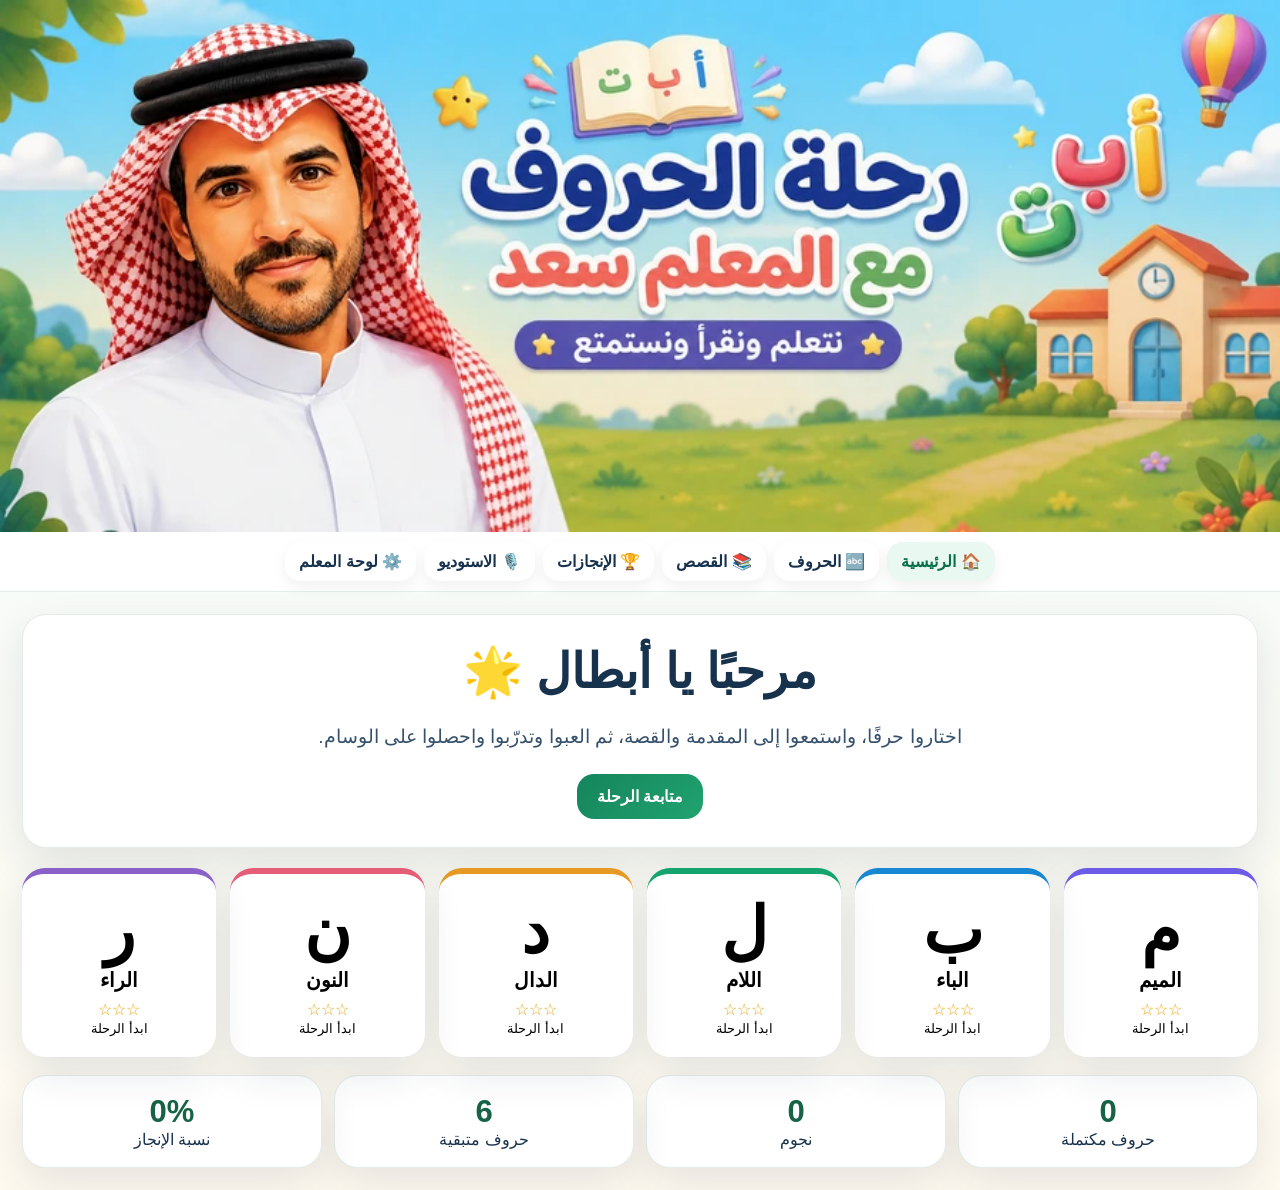
==== index.html @ 5b2e27ca "ترقية منصة رحلة الحروف إلى الإصدار الكامل 3.0" ====
<!doctype html><html lang="ar" dir="rtl"><head><meta charset="utf-8"><meta name="viewport" content="width=device-width,initial-scale=1,viewport-fit=cover"><meta name="theme-color" content="#15845c"><meta name="app-version" content="3.0.0"><title>رحلة الحروف مع المعلم سعد</title><link rel="stylesheet" href="assets/css/app.css"></head><body><div class="app">
<header class="brand"><picture><source media="(max-width:620px)" srcset="assets/images/header-mobile.webp"><source media="(max-width:980px)" srcset="assets/images/header-tablet.webp"><img src="assets/images/header-desktop.webp" alt="رحلة الحروف مع المعلم سعد"></picture></header>
<nav class="topnav" aria-label="التنقل الرئيسي"><button class="navbtn active" data-view="home">🏠 الرئيسية</button><button class="navbtn" data-view="letters">🔤 الحروف</button><button class="navbtn" data-view="stories">📚 القصص</button><button class="navbtn" data-view="achievements">🏆 الإنجازات</button><button class="navbtn" data-view="studio">🎙️ الاستوديو</button><button class="navbtn" data-view="teacher">⚙️ لوحة المعلم</button></nav>
<main class="container">
<section id="home" class="view active"><div class="card welcome"><h1>مرحبًا يا أبطال 🌟</h1><p>اختاروا حرفًا، واستمعوا إلى المقدمة والقصة، ثم العبوا وتدرّبوا واحصلوا على الوسام.</p><button class="cta primary" id="continueBtn">متابعة الرحلة</button></div><div id="homeLetters" class="letters-grid"></div><div class="stats"><div class="card stat"><b id="doneCount">0</b>حروف مكتملة</div><div class="card stat"><b id="starCount">0</b>نجوم</div><div class="card stat"><b id="remainCount">6</b>حروف متبقية</div><div class="card stat"><b id="percent">0%</b>نسبة الإنجاز</div></div></section>
<section id="letters" class="view"><div class="card welcome"><h1>حروف الوحدة الأولى</h1><p>م، ب، ل، د، ن، ر — من اليمين إلى اليسار.</p></div><div id="allLetters" class="letters-grid"></div></section>
<section id="lesson" class="view"><div class="lesson-layout"><aside id="lessonSteps" class="steps"></aside><div><div class="card lesson-head"><button class="cta secondary" id="backHome">← العودة للحروف</button><h2 id="lessonTitle"></h2><p id="lessonSubtitle" class="small"></p><div class="progress"><i id="lessonProgress"></i></div></div><div id="panels"></div><div class="navrow"><button class="cta secondary" id="prevStage">السابق</button><button class="cta primary" id="nextStage">التالي</button></div></div></div></section>
<section id="stories" class="view"><div class="card welcome"><h1>قصص الأسرة</h1><p>قصص قصيرة مرتبطة بشخصيات الكتاب: مشعل، فاطمة، سعد، مريم، فوّاز، نورة، وياسر.</p></div><div id="storyList" class="dashboard"></div></section>
<section id="achievements" class="view"><div class="card welcome"><h1>لوحة الإنجازات</h1><p>كل حرف مكتمل يمنح الطالب ثلاث نجوم ووسامًا.</p></div><div id="achievementGrid" class="letters-grid"></div></section>
<section id="studio" class="view"><div class="card welcome"><h1>استوديو المعلم سعد</h1><p>سجّل المقاطع واحفظها بالأسماء الصحيحة، ثم ضعها في مجلد الصوت المحدد.</p></div><div class="studio-grid"><div class="card dash-card record-list" id="recordList"></div><div class="card recorder"><h2 id="recTitle">اختر تسجيلًا</h2><p id="recPath" class="small"></p><textarea id="recScript" class="editable" readonly></textarea><canvas id="wave" class="wave"></canvas><div class="meter"><i id="micMeter"></i></div><div class="listen"><button class="cta primary" id="startRec">بدء التسجيل</button><button class="cta secondary" id="stopRec" disabled>إيقاف</button><button class="cta gold" id="downloadRec" disabled>تنزيل WEBM</button></div><audio id="previewAudio" controls style="width:100%;margin-top:12px"></audio><p id="recMessage" class="small"></p></div></div></section>
<section id="teacher" class="view"><div class="card welcome"><h1>لوحة المعلم</h1><p>تعديل النصوص محليًا ثم تصدير ملف JSON. لا تُحفظ التغييرات على GitHub تلقائيًا.</p></div><div class="dashboard"><div class="card dash-card"><label>اختر الحرف</label><select id="teacherLetter" class="editable" style="min-height:auto"></select><label>المقدمة</label><textarea id="editIntro" class="editable"></textarea><label>القصة</label><textarea id="editStory" class="editable"></textarea><label>رسالة الإنجاز</label><textarea id="editSuccess" class="editable"></textarea><div class="listen"><button class="cta primary" id="saveLocal">حفظ محلي</button><button class="cta gold" id="exportJson">تصدير JSON</button></div></div><div class="card dash-card"><h2>حالة ملفات الصوت</h2><div id="audioStatusList"></div><button class="cta secondary" id="resetProgress">إعادة ضبط تقدم الطالب</button></div></div></section>
</main><div class="toast" id="toast"></div></div><script src="assets/js/lesson-data.js"></script><script src="assets/js/app.js"></script></body></html>
---- assets/css/app.css ----
:root{--ink:#17324d;--muted:#6b7a88;--paper:#fff;--bg:#f5faf8;--green:#15845c;--blue:#2766cc;--gold:#f2b52b;--line:#e4ece8;--shadow:0 16px 42px rgba(23,50,77,.11);--r:24px}
*{box-sizing:border-box}html{scroll-behavior:smooth}body{margin:0;font-family:"Segoe UI",Tahoma,Arial,sans-serif;background:linear-gradient(180deg,#eef9ff,#f7fbf7 48%,#fffaf0);color:var(--ink);direction:rtl;overflow-x:hidden}button,input,textarea,select{font:inherit}button{cursor:pointer;touch-action:manipulation}.app{min-height:100vh}.brand{background:#fff}.brand picture,.brand img{display:block;width:100%;height:auto}.topnav{position:sticky;top:0;z-index:50;display:flex;gap:8px;align-items:center;justify-content:center;flex-wrap:wrap;padding:10px 14px;background:rgba(255,255,255,.95);backdrop-filter:blur(12px);border-bottom:1px solid var(--line)}.navbtn{border:0;background:#fff;border-radius:16px;padding:10px 14px;font-weight:900;color:var(--ink);box-shadow:0 6px 16px rgba(0,0,0,.06)}.navbtn.active{background:#e9f8f1;color:#08704b}.container{max-width:1280px;margin:auto;padding:22px}.view{display:none}.view.active{display:block;animation:fade .28s ease}@keyframes fade{from{opacity:0;transform:translateY(7px)}to{opacity:1;transform:none}}.card{background:var(--paper);border:1px solid var(--line);border-radius:var(--r);box-shadow:var(--shadow)}.welcome{padding:28px;text-align:center}.welcome h1{font-size:clamp(28px,4vw,48px);margin:0 0 12px}.welcome p{font-size:19px;line-height:1.9;color:#35516c}.cta{border:0;border-radius:17px;padding:13px 20px;font-weight:950}.primary{background:linear-gradient(135deg,#15845c,#20a36f);color:#fff}.secondary{background:#edf4ff;color:#1d5eb9}.gold{background:linear-gradient(135deg,#f4c343,#ef9f17);color:#654300}.letters-grid{display:grid;grid-template-columns:repeat(6,minmax(130px,1fr));gap:14px;margin-top:20px}.letter-card{position:relative;padding:20px 12px;text-align:center;border:0;background:#fff;border-radius:23px;box-shadow:var(--shadow);transition:.2s}.letter-card:hover{transform:translateY(-5px)}.letter-card .glyph{font-size:64px;font-weight:950}.letter-card strong{display:block;font-size:20px}.letter-card .stars{margin-top:8px;color:#e5a913}.letter-card.done:after{content:"✓";position:absolute;left:10px;top:10px;width:30px;height:30px;border-radius:50%;display:grid;place-items:center;background:#18a36d;color:#fff;font-weight:950}.stats{display:grid;grid-template-columns:repeat(4,1fr);gap:12px;margin-top:18px}.stat{padding:18px;text-align:center}.stat b{display:block;font-size:31px;color:#166345}.lesson-layout{display:grid;grid-template-columns:92px minmax(0,1fr);gap:14px;align-items:start}.steps{position:sticky;top:72px;display:flex;flex-direction:column;gap:8px}.step{border:1px solid var(--line);background:#fff;border-radius:18px;padding:9px 5px;text-align:center;font-weight:900;box-shadow:0 6px 16px rgba(0,0,0,.05)}.step span{display:block;font-size:27px}.step.active{background:#eaf8f2;border-color:#8bd0b3}.step.done{background:#f5fff9}.lesson-head{padding:22px;background:linear-gradient(135deg,#fff8de,#fff,#ecf8ff)}.lesson-head h2{margin:0;font-size:clamp(30px,5vw,52px)}.progress{height:10px;background:#edf1ef;border-radius:99px;overflow:hidden;margin-top:13px}.progress i{display:block;height:100%;background:linear-gradient(90deg,#18a36d,#f1b72b);width:0;transition:.3s}.panel{display:none;padding:24px;margin-top:14px}.panel.active{display:block}.panel h3{font-size:28px;margin:0 0 10px}.panel p{font-size:19px;line-height:2}.listen{display:flex;gap:10px;flex-wrap:wrap;margin-top:14px}.audio-status{margin-top:10px;padding:10px 12px;border-radius:14px;background:#fff5d8;color:#755100;font-weight:800}.choices{display:grid;grid-template-columns:repeat(2,minmax(0,1fr));gap:12px}.choice{border:2px solid var(--line);background:#fff;border-radius:20px;padding:18px;text-align:center;font-size:20px;font-weight:900}.choice em{font-style:normal;font-size:44px;display:block}.choice.ok{background:#eafaf2;border-color:#58bf91}.choice.bad{background:#fff0f1;border-color:#f1858f}.memory{display:grid;grid-template-columns:repeat(3,1fr);gap:10px;max-width:680px}.mem{aspect-ratio:1;border:0;border-radius:18px;background:linear-gradient(135deg,#2268cc,#7953c6);color:#fff;font-size:0;font-weight:950}.mem.open,.mem.matched{font-size:26px;background:#fff;color:#146548;border:2px solid #8fd0b4}.book{display:grid;grid-template-columns:repeat(2,1fr);gap:12px}.bookbox{padding:20px;border:1px solid #efdfb9;background:#fffdf6;border-radius:20px;text-align:center}.big{font-size:88px;font-weight:950;color:#13694c}.harakat{display:flex;gap:8px;flex-wrap:wrap;justify-content:center}.harakat b{background:#fff1c8;border-radius:12px;padding:9px 13px}.assessment button{display:block;width:100%;margin:8px 0}.badge{width:200px;height:200px;border-radius:50%;margin:18px auto;display:grid;place-items:center;font-size:80px;background:radial-gradient(circle,#fff 0 45%,#ffd35a 46% 62%,#e59c15 63%);box-shadow:0 16px 30px rgba(229,156,21,.25)}.navrow{display:flex;gap:10px;justify-content:space-between;margin-top:14px;position:sticky;bottom:8px;z-index:20;background:rgba(255,255,255,.94);padding:10px;border-radius:18px;border:1px solid var(--line)}.navrow button{flex:1}.toast{position:fixed;left:14px;bottom:14px;z-index:100;background:#17324d;color:#fff;padding:12px 16px;border-radius:14px;opacity:0;transform:translateY(15px);transition:.25s}.toast.show{opacity:1;transform:none}.dashboard{display:grid;grid-template-columns:repeat(2,1fr);gap:15px}.dash-card{padding:22px}.studio-grid{display:grid;grid-template-columns:320px minmax(0,1fr);gap:14px}.record-list button{width:100%;text-align:right;margin:5px 0}.recorder{padding:22px}.meter{height:13px;background:#e9eeee;border-radius:99px;overflow:hidden}.meter i{display:block;height:100%;width:0;background:#18a36d}.wave{height:130px;width:100%;background:#f6faf8;border-radius:18px;margin:12px 0}.editable{width:100%;min-height:110px;padding:12px;border:1px solid var(--line);border-radius:14px;line-height:1.8}.small{font-size:14px;color:var(--muted)}
@media(max-width:900px){.letters-grid{grid-template-columns:repeat(3,1fr)}.stats{grid-template-columns:repeat(2,1fr)}.studio-grid,.dashboard{grid-template-columns:1fr}}
@media(max-width:620px){.container{padding:10px}.topnav{justify-content:flex-start;overflow-x:auto;flex-wrap:nowrap}.navbtn{white-space:nowrap}.letters-grid{grid-template-columns:repeat(2,1fr)}.lesson-layout{grid-template-columns:67px minmax(0,1fr);gap:8px}.step{font-size:12px;padding:7px 3px}.step span{font-size:23px}.panel,.lesson-head{padding:16px}.choices,.book{grid-template-columns:1fr}.memory{grid-template-columns:repeat(3,1fr)}.panel p{font-size:17px}.welcome{padding:18px}}
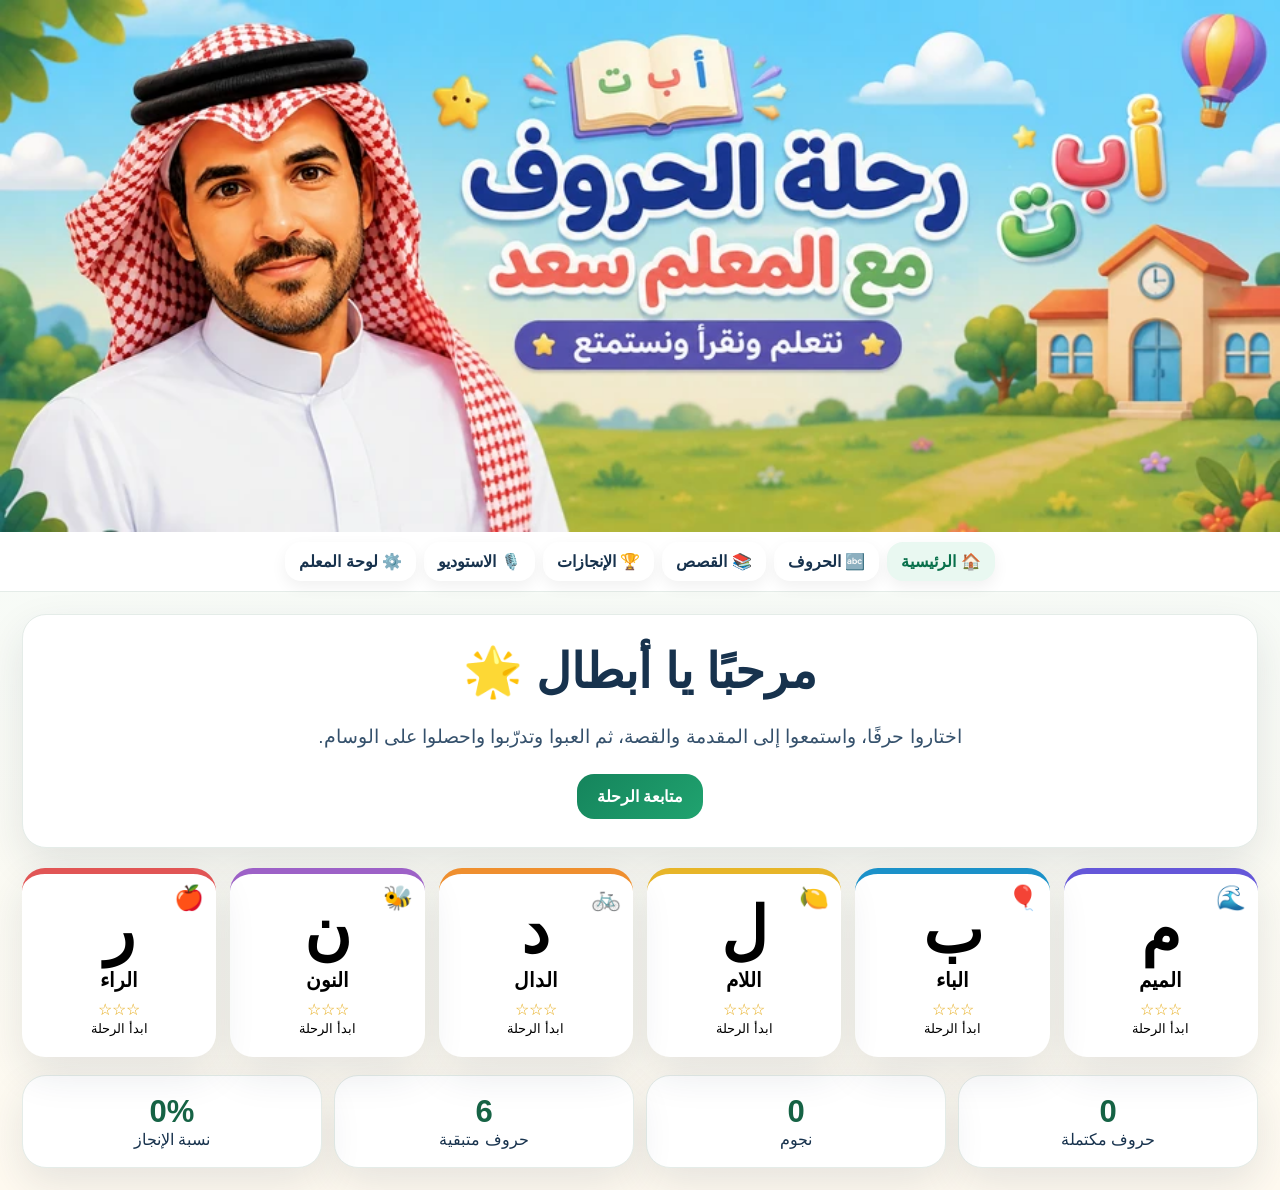
==== commit ee8285d6: "تحديث المنصة إلى الإصدار الكامل 3.1 وإضافة الأصوات" ====
--- a/index.html
+++ b/index.html
@@ -1,4 +1,4 @@
-<!doctype html><html lang="ar" dir="rtl"><head><meta charset="utf-8"><meta name="viewport" content="width=device-width,initial-scale=1,viewport-fit=cover"><meta name="theme-color" content="#15845c"><meta name="app-version" content="3.0.0"><title>رحلة الحروف مع المعلم سعد</title><link rel="stylesheet" href="assets/css/app.css"></head><body><div class="app">
+<!doctype html><html lang="ar" dir="rtl"><head><meta charset="utf-8"><meta name="viewport" content="width=device-width,initial-scale=1,viewport-fit=cover"><meta name="theme-color" content="#15845c"><meta name="app-version" content="3.1.0"><title>رحلة الحروف مع المعلم سعد</title><link rel="stylesheet" href="assets/css/app.css"></head><body><div class="app">
 <header class="brand"><picture><source media="(max-width:620px)" srcset="assets/images/header-mobile.webp"><source media="(max-width:980px)" srcset="assets/images/header-tablet.webp"><img src="assets/images/header-desktop.webp" alt="رحلة الحروف مع المعلم سعد"></picture></header>
 <nav class="topnav" aria-label="التنقل الرئيسي"><button class="navbtn active" data-view="home">🏠 الرئيسية</button><button class="navbtn" data-view="letters">🔤 الحروف</button><button class="navbtn" data-view="stories">📚 القصص</button><button class="navbtn" data-view="achievements">🏆 الإنجازات</button><button class="navbtn" data-view="studio">🎙️ الاستوديو</button><button class="navbtn" data-view="teacher">⚙️ لوحة المعلم</button></nav>
 <main class="container">
--- a/assets/css/app.css
+++ b/assets/css/app.css
@@ -2,3 +2,7 @@
 *{box-sizing:border-box}html{scroll-behavior:smooth}body{margin:0;font-family:"Segoe UI",Tahoma,Arial,sans-serif;background:linear-gradient(180deg,#eef9ff,#f7fbf7 48%,#fffaf0);color:var(--ink);direction:rtl;overflow-x:hidden}button,input,textarea,select{font:inherit}button{cursor:pointer;touch-action:manipulation}.app{min-height:100vh}.brand{background:#fff}.brand picture,.brand img{display:block;width:100%;height:auto}.topnav{position:sticky;top:0;z-index:50;display:flex;gap:8px;align-items:center;justify-content:center;flex-wrap:wrap;padding:10px 14px;background:rgba(255,255,255,.95);backdrop-filter:blur(12px);border-bottom:1px solid var(--line)}.navbtn{border:0;background:#fff;border-radius:16px;padding:10px 14px;font-weight:900;color:var(--ink);box-shadow:0 6px 16px rgba(0,0,0,.06)}.navbtn.active{background:#e9f8f1;color:#08704b}.container{max-width:1280px;margin:auto;padding:22px}.view{display:none}.view.active{display:block;animation:fade .28s ease}@keyframes fade{from{opacity:0;transform:translateY(7px)}to{opacity:1;transform:none}}.card{background:var(--paper);border:1px solid var(--line);border-radius:var(--r);box-shadow:var(--shadow)}.welcome{padding:28px;text-align:center}.welcome h1{font-size:clamp(28px,4vw,48px);margin:0 0 12px}.welcome p{font-size:19px;line-height:1.9;color:#35516c}.cta{border:0;border-radius:17px;padding:13px 20px;font-weight:950}.primary{background:linear-gradient(135deg,#15845c,#20a36f);color:#fff}.secondary{background:#edf4ff;color:#1d5eb9}.gold{background:linear-gradient(135deg,#f4c343,#ef9f17);color:#654300}.letters-grid{display:grid;grid-template-columns:repeat(6,minmax(130px,1fr));gap:14px;margin-top:20px}.letter-card{position:relative;padding:20px 12px;text-align:center;border:0;background:#fff;border-radius:23px;box-shadow:var(--shadow);transition:.2s}.letter-card:hover{transform:translateY(-5px)}.letter-card .glyph{font-size:64px;font-weight:950}.letter-card strong{display:block;font-size:20px}.letter-card .stars{margin-top:8px;color:#e5a913}.letter-card.done:after{content:"✓";position:absolute;left:10px;top:10px;width:30px;height:30px;border-radius:50%;display:grid;place-items:center;background:#18a36d;color:#fff;font-weight:950}.stats{display:grid;grid-template-columns:repeat(4,1fr);gap:12px;margin-top:18px}.stat{padding:18px;text-align:center}.stat b{display:block;font-size:31px;color:#166345}.lesson-layout{display:grid;grid-template-columns:92px minmax(0,1fr);gap:14px;align-items:start}.steps{position:sticky;top:72px;display:flex;flex-direction:column;gap:8px}.step{border:1px solid var(--line);background:#fff;border-radius:18px;padding:9px 5px;text-align:center;font-weight:900;box-shadow:0 6px 16px rgba(0,0,0,.05)}.step span{display:block;font-size:27px}.step.active{background:#eaf8f2;border-color:#8bd0b3}.step.done{background:#f5fff9}.lesson-head{padding:22px;background:linear-gradient(135deg,#fff8de,#fff,#ecf8ff)}.lesson-head h2{margin:0;font-size:clamp(30px,5vw,52px)}.progress{height:10px;background:#edf1ef;border-radius:99px;overflow:hidden;margin-top:13px}.progress i{display:block;height:100%;background:linear-gradient(90deg,#18a36d,#f1b72b);width:0;transition:.3s}.panel{display:none;padding:24px;margin-top:14px}.panel.active{display:block}.panel h3{font-size:28px;margin:0 0 10px}.panel p{font-size:19px;line-height:2}.listen{display:flex;gap:10px;flex-wrap:wrap;margin-top:14px}.audio-status{margin-top:10px;padding:10px 12px;border-radius:14px;background:#fff5d8;color:#755100;font-weight:800}.choices{display:grid;grid-template-columns:repeat(2,minmax(0,1fr));gap:12px}.choice{border:2px solid var(--line);background:#fff;border-radius:20px;padding:18px;text-align:center;font-size:20px;font-weight:900}.choice em{font-style:normal;font-size:44px;display:block}.choice.ok{background:#eafaf2;border-color:#58bf91}.choice.bad{background:#fff0f1;border-color:#f1858f}.memory{display:grid;grid-template-columns:repeat(3,1fr);gap:10px;max-width:680px}.mem{aspect-ratio:1;border:0;border-radius:18px;background:linear-gradient(135deg,#2268cc,#7953c6);color:#fff;font-size:0;font-weight:950}.mem.open,.mem.matched{font-size:26px;background:#fff;color:#146548;border:2px solid #8fd0b4}.book{display:grid;grid-template-columns:repeat(2,1fr);gap:12px}.bookbox{padding:20px;border:1px solid #efdfb9;background:#fffdf6;border-radius:20px;text-align:center}.big{font-size:88px;font-weight:950;color:#13694c}.harakat{display:flex;gap:8px;flex-wrap:wrap;justify-content:center}.harakat b{background:#fff1c8;border-radius:12px;padding:9px 13px}.assessment button{display:block;width:100%;margin:8px 0}.badge{width:200px;height:200px;border-radius:50%;margin:18px auto;display:grid;place-items:center;font-size:80px;background:radial-gradient(circle,#fff 0 45%,#ffd35a 46% 62%,#e59c15 63%);box-shadow:0 16px 30px rgba(229,156,21,.25)}.navrow{display:flex;gap:10px;justify-content:space-between;margin-top:14px;position:sticky;bottom:8px;z-index:20;background:rgba(255,255,255,.94);padding:10px;border-radius:18px;border:1px solid var(--line)}.navrow button{flex:1}.toast{position:fixed;left:14px;bottom:14px;z-index:100;background:#17324d;color:#fff;padding:12px 16px;border-radius:14px;opacity:0;transform:translateY(15px);transition:.25s}.toast.show{opacity:1;transform:none}.dashboard{display:grid;grid-template-columns:repeat(2,1fr);gap:15px}.dash-card{padding:22px}.studio-grid{display:grid;grid-template-columns:320px minmax(0,1fr);gap:14px}.record-list button{width:100%;text-align:right;margin:5px 0}.recorder{padding:22px}.meter{height:13px;background:#e9eeee;border-radius:99px;overflow:hidden}.meter i{display:block;height:100%;width:0;background:#18a36d}.wave{height:130px;width:100%;background:#f6faf8;border-radius:18px;margin:12px 0}.editable{width:100%;min-height:110px;padding:12px;border:1px solid var(--line);border-radius:14px;line-height:1.8}.small{font-size:14px;color:var(--muted)}
 @media(max-width:900px){.letters-grid{grid-template-columns:repeat(3,1fr)}.stats{grid-template-columns:repeat(2,1fr)}.studio-grid,.dashboard{grid-template-columns:1fr}}
 @media(max-width:620px){.container{padding:10px}.topnav{justify-content:flex-start;overflow-x:auto;flex-wrap:nowrap}.navbtn{white-space:nowrap}.letters-grid{grid-template-columns:repeat(2,1fr)}.lesson-layout{grid-template-columns:67px minmax(0,1fr);gap:8px}.step{font-size:12px;padding:7px 3px}.step span{font-size:23px}.panel,.lesson-head{padding:16px}.choices,.book{grid-template-columns:1fr}.memory{grid-template-columns:repeat(3,1fr)}.panel p{font-size:17px}.welcome{padding:18px}}
+/* الإصدار 3.1 — تبويب الأصوات */
+:root{--lesson-color:#15845c}.letter-card{border-top:6px solid var(--letter-color,#15845c)}.letter-symbol{position:absolute;right:12px;top:10px;font-size:24px}.lesson-head{border-top:6px solid var(--lesson-color)}.sound-panel{background:linear-gradient(180deg,#fff,#f8fcff)}.sound-intro{display:flex;gap:15px;align-items:center;padding:18px;border-radius:20px;background:linear-gradient(135deg,#edf8ff,#fff9df)}.sound-intro-icon{font-size:48px}.sound-intro h3{margin:0}.sound-intro p{margin:4px 0 0}.sound-section{margin-top:22px;padding:18px;border-radius:22px;border:1px solid var(--line)}.sound-section.short{background:#f3f8ff}.sound-section.long{background:#f2fbf5}.sound-section h4,.sound-activities h4{font-size:23px;margin:0 0 15px}.sound-section h4 small{font-size:14px;color:var(--muted);font-weight:700}.sound-grid{display:grid;grid-template-columns:repeat(3,1fr);gap:13px}.sound-card{position:relative;padding:17px;text-align:center;border:2px solid #e4ece8;border-radius:22px;background:#fff;box-shadow:0 10px 25px rgba(23,50,77,.07);overflow:hidden}.sound-badge{display:inline-grid;place-items:center;min-width:76px;height:64px;padding:0 14px;border-radius:18px;background:var(--lesson-color);color:#fff;font-size:34px;font-weight:950}.sound-image{font-size:70px;line-height:1.3;margin:12px 0}.sound-word{font-size:28px;font-weight:950;min-height:48px;opacity:0;transform:translateY(8px);transition:.35s}.sound-card.revealed .sound-word{opacity:1;transform:none}.sound-word mark{background:transparent;color:var(--lesson-color);padding:0 2px;text-decoration:underline 5px rgba(242,181,43,.45);text-underline-offset:7px}.sound-play{width:100%;margin-top:10px}.sound-activities{margin-top:22px;padding-top:18px;border-top:2px dashed #d8e6df}.sound-quiz{padding:17px;border-radius:20px;background:#fffaf0;border:1px solid #f0dfb5;margin-bottom:22px}.quiz-audio{display:flex;gap:12px;align-items:center;flex-wrap:wrap}.quiz-hint{font-weight:800;color:#5d6d7b}.image-options{display:grid;grid-template-columns:repeat(3,1fr);gap:11px;margin-top:14px}.image-choice{border:2px solid var(--line);background:#fff;border-radius:18px;padding:14px;font-weight:900}.image-choice span{display:block;font-size:52px}.image-choice.ok{background:#eafaf2;border-color:#58bf91}.image-choice.bad{background:#fff0f1;border-color:#f1858f}.match-box{padding:18px;border-radius:20px;background:#f7f6ff;border:1px solid #ded9f3}.match-columns{display:grid;grid-template-columns:1fr 1fr;gap:16px}.match-sounds,.match-images{display:grid;gap:9px}.match-item{border:2px solid #dde5e1;background:#fff;border-radius:16px;padding:13px;font-size:22px;font-weight:950}.match-item.image span{font-size:33px;margin-left:8px}.match-item.selected{border-color:var(--lesson-color);box-shadow:0 0 0 4px color-mix(in srgb,var(--lesson-color) 18%,transparent)}.match-item.matched{background:#eafaf2;border-color:#58bf91;color:#116b47}.match-status{margin-top:12px;text-align:center;font-weight:900;color:#536779}.finish-sounds{display:block;margin:22px auto 0}.badge{color:var(--badge-color,#17324d)}
+@media(max-width:760px){.sound-grid,.image-options{grid-template-columns:1fr}.match-columns{grid-template-columns:1fr 1fr}.sound-image{font-size:62px}.sound-card{padding:14px}.sound-word{opacity:1;transform:none}.sound-intro{align-items:flex-start}.sound-intro-icon{font-size:38px}}
+@media(max-width:430px){.match-columns{grid-template-columns:1fr}.sound-section{padding:12px}.sound-badge{font-size:30px;height:58px}.sound-word{font-size:25px}}
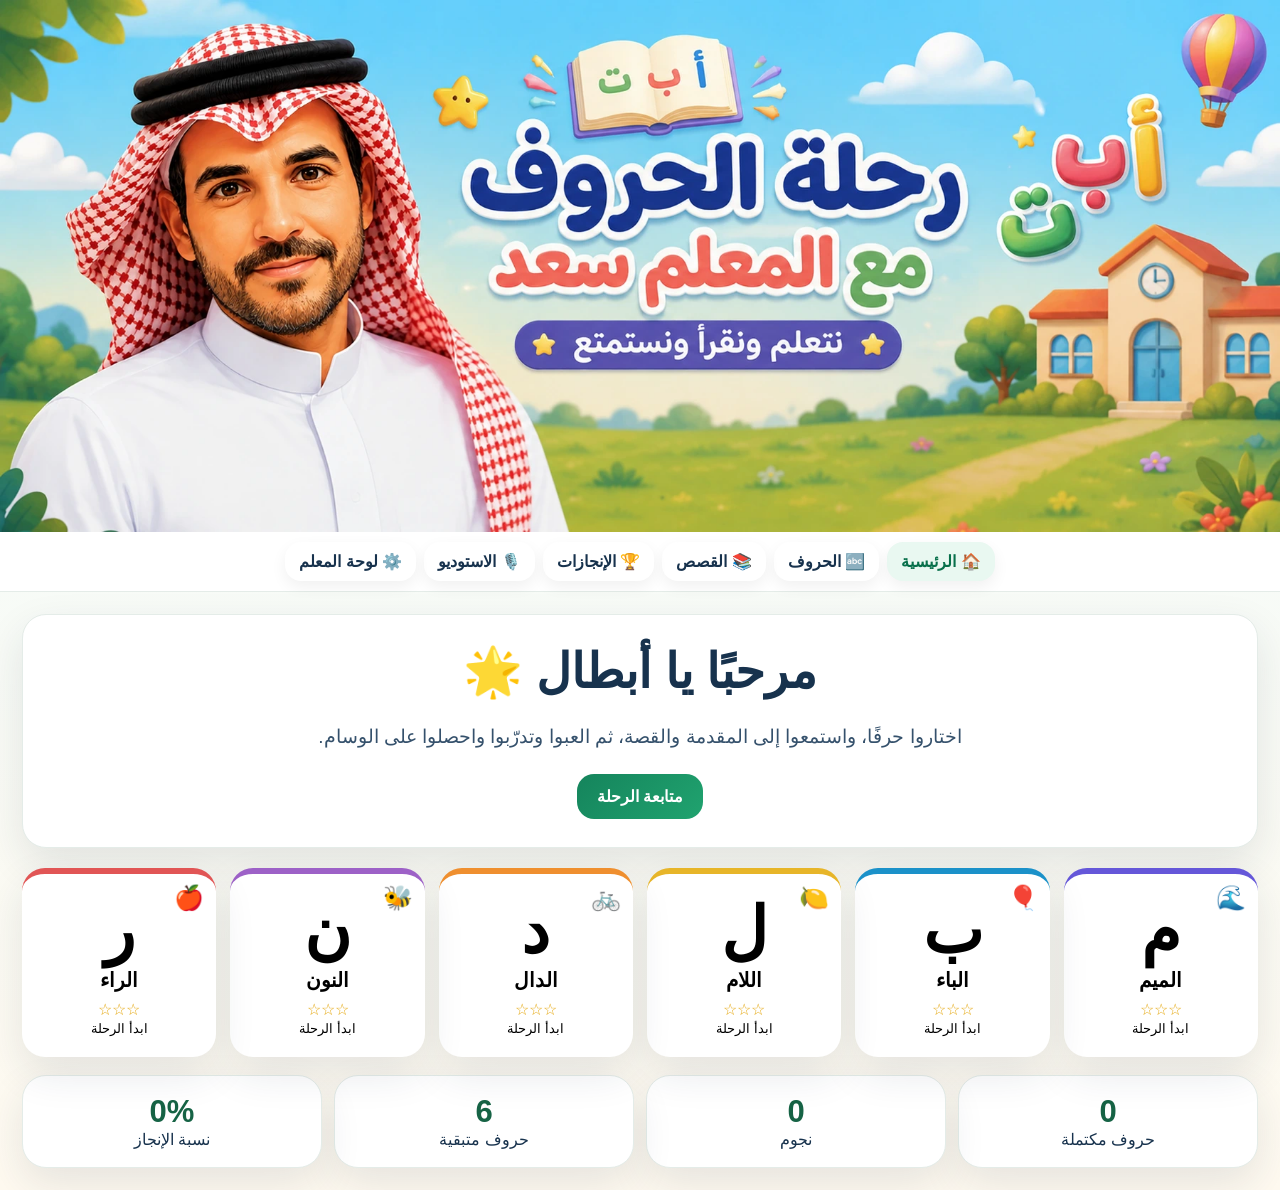
==== commit b7eade3d: "تحسين إدارة التسجيلات وإلغاء تنبيه الكلمات غير المسجلة - 3.1.7" ====
--- a/index.html
+++ b/index.html
@@ -1,4 +1,4 @@
-<!doctype html><html lang="ar" dir="rtl"><head><meta charset="utf-8"><meta name="viewport" content="width=device-width,initial-scale=1,viewport-fit=cover"><meta name="theme-color" content="#15845c"><meta name="app-version" content="3.1.0"><title>رحلة الحروف مع المعلم سعد</title><link rel="stylesheet" href="assets/css/app.css"></head><body><div class="app">
+<!doctype html><html lang="ar" dir="rtl"><head><meta charset="utf-8"><meta name="viewport" content="width=device-width,initial-scale=1,viewport-fit=cover"><meta name="theme-color" content="#15845c"><meta name="app-version" content="3.1.5"><title>رحلة الحروف مع المعلم سعد</title><link rel="stylesheet" href="assets/css/app.css"></head><body><div class="app">
 <header class="brand"><picture><source media="(max-width:620px)" srcset="assets/images/header-mobile.webp"><source media="(max-width:980px)" srcset="assets/images/header-tablet.webp"><img src="assets/images/header-desktop.webp" alt="رحلة الحروف مع المعلم سعد"></picture></header>
 <nav class="topnav" aria-label="التنقل الرئيسي"><button class="navbtn active" data-view="home">🏠 الرئيسية</button><button class="navbtn" data-view="letters">🔤 الحروف</button><button class="navbtn" data-view="stories">📚 القصص</button><button class="navbtn" data-view="achievements">🏆 الإنجازات</button><button class="navbtn" data-view="studio">🎙️ الاستوديو</button><button class="navbtn" data-view="teacher">⚙️ لوحة المعلم</button></nav>
 <main class="container">
@@ -7,6 +7,8 @@
 <section id="lesson" class="view"><div class="lesson-layout"><aside id="lessonSteps" class="steps"></aside><div><div class="card lesson-head"><button class="cta secondary" id="backHome">← العودة للحروف</button><h2 id="lessonTitle"></h2><p id="lessonSubtitle" class="small"></p><div class="progress"><i id="lessonProgress"></i></div></div><div id="panels"></div><div class="navrow"><button class="cta secondary" id="prevStage">السابق</button><button class="cta primary" id="nextStage">التالي</button></div></div></div></section>
 <section id="stories" class="view"><div class="card welcome"><h1>قصص الأسرة</h1><p>قصص قصيرة مرتبطة بشخصيات الكتاب: مشعل، فاطمة، سعد، مريم، فوّاز، نورة، وياسر.</p></div><div id="storyList" class="dashboard"></div></section>
 <section id="achievements" class="view"><div class="card welcome"><h1>لوحة الإنجازات</h1><p>كل حرف مكتمل يمنح الطالب ثلاث نجوم ووسامًا.</p></div><div id="achievementGrid" class="letters-grid"></div></section>
-<section id="studio" class="view"><div class="card welcome"><h1>استوديو المعلم سعد</h1><p>سجّل المقاطع واحفظها بالأسماء الصحيحة، ثم ضعها في مجلد الصوت المحدد.</p></div><div class="studio-grid"><div class="card dash-card record-list" id="recordList"></div><div class="card recorder"><h2 id="recTitle">اختر تسجيلًا</h2><p id="recPath" class="small"></p><textarea id="recScript" class="editable" readonly></textarea><canvas id="wave" class="wave"></canvas><div class="meter"><i id="micMeter"></i></div><div class="listen"><button class="cta primary" id="startRec">بدء التسجيل</button><button class="cta secondary" id="stopRec" disabled>إيقاف</button><button class="cta gold" id="downloadRec" disabled>تنزيل WEBM</button></div><audio id="previewAudio" controls style="width:100%;margin-top:12px"></audio><p id="recMessage" class="small"></p></div></div></section>
+<section id="studio" class="view"><div class="card welcome"><h1>استوديو المعلم سعد</h1><p>نبدأ باختبار حرف الميم فقط. سجّل الأصوات والكلمات المطلوبة، اختبرها، ثم انتقل لبقية الحروف بعد نجاح التجربة.</p></div>
+<div class="card pilot-card"><div class="pilot-head"><div><h2>🎯 تجربة حرف الميم — 12 تسجيلًا</h2><p>ستة أصوات + ست كلمات. لا يوجد نطق آلي؛ المنصة تستخدم ملفاتك المسجلة فقط.</p></div><div class="pilot-score"><b id="meemPilotCount">0/12</b><span>ملفات جاهزة</span></div></div><div class="pilot-actions"><button class="cta secondary" id="refreshMeemPilot">🔄 فحص تسجيلات الميم</button><button class="cta gold" id="openMeemSoundTest">🔊 افتح شاشة أصوات الميم للاختبار</button></div><div id="meemPilotList" class="pilot-list"></div><div class="record-tip"><b>قاعدة التسجيل:</b> سجّل الصوت وحده بوضوح (مثل: مُو)، ثم سجّل الكلمة وحدها (مثل: عَمُود). الأصوات القصيرة بلا إطالة، والمدود بإطالة طبيعية واضحة.</div></div>
+<div class="studio-grid"><div class="card dash-card record-list" id="recordList"></div><div class="card recorder"><h2 id="recTitle">اختر تسجيلًا</h2><p id="recPath" class="small"></p><textarea id="recScript" class="editable" readonly></textarea><div id="recGuidance" class="rec-guidance">اختر أحد تسجيلات تجربة الميم من الأعلى للبدء.</div><div class="project-save-box"><div><b>📁 الحفظ المباشر في المشروع</b><small id="projectFolderStatus">لم يتم اختيار مجلد المشروع بعد.</small></div><button class="cta secondary" id="chooseProjectFolder">اختيار مجلد المشروع</button></div><canvas id="wave" class="wave"></canvas><div class="meter"><i id="micMeter"></i></div><div class="listen recorder-actions"><button class="cta primary" id="startRec">🎙️ بدء التسجيل</button><button class="cta secondary" id="stopRec" disabled>⏹ إيقاف</button><button class="cta sound-listen" id="playNewRec" disabled>🔊 استمع إلى التسجيل</button><button class="cta secondary" id="playExistingRec">▶ اختبار الملف الموجود</button><button class="cta rerecord" id="rerecordRec" disabled>🔄 إعادة التسجيل</button><button class="cta danger" id="deleteProjectRec" disabled>🗑️ حذف التسجيل</button><button class="cta save-project" id="saveProjectRec" disabled>✅ اعتماد وحفظ في المشروع</button><button class="cta gold" id="downloadRec" disabled>⬇ تنزيل WEBM</button></div><audio id="previewAudio" controls style="width:100%;margin-top:12px"></audio><p id="recMessage" class="small"></p><div class="save-help"><b>طريقة العمل الأسهل:</b> اختر مجلد <code>SAADALSAUD</code> مرة واحدة، ثم بعد كل تسجيل اضغط «استمع إلى التسجيل»، وبعد اعتماده اضغط «اعتماد وحفظ في المشروع». وللاستبدال استخدم «إعادة التسجيل»، أو «حذف التسجيل» عند الحاجة. سيحفظه الاستوديو في المسار الصحيح تلقائيًا. إذا لم يدعم المتصفح هذه الميزة، استخدم تنزيل WEBM وانقل الملف يدويًا إلى المسار الظاهر أعلاه.</div></div></div></section>
 <section id="teacher" class="view"><div class="card welcome"><h1>لوحة المعلم</h1><p>تعديل النصوص محليًا ثم تصدير ملف JSON. لا تُحفظ التغييرات على GitHub تلقائيًا.</p></div><div class="dashboard"><div class="card dash-card"><label>اختر الحرف</label><select id="teacherLetter" class="editable" style="min-height:auto"></select><label>المقدمة</label><textarea id="editIntro" class="editable"></textarea><label>القصة</label><textarea id="editStory" class="editable"></textarea><label>رسالة الإنجاز</label><textarea id="editSuccess" class="editable"></textarea><div class="listen"><button class="cta primary" id="saveLocal">حفظ محلي</button><button class="cta gold" id="exportJson">تصدير JSON</button></div></div><div class="card dash-card"><h2>حالة ملفات الصوت</h2><div id="audioStatusList"></div><button class="cta secondary" id="resetProgress">إعادة ضبط تقدم الطالب</button></div></div></section>
-</main><div class="toast" id="toast"></div></div><script src="assets/js/lesson-data.js"></script><script src="assets/js/app.js"></script></body></html>
+</main><div class="toast" id="toast"></div></div><script src="assets/js/sound-data.js"></script><script src="assets/js/lesson-data.js"></script><script src="assets/js/app.js"></script></body></html>
--- a/assets/css/app.css
+++ b/assets/css/app.css
@@ -2,7 +2,20 @@
 *{box-sizing:border-box}html{scroll-behavior:smooth}body{margin:0;font-family:"Segoe UI",Tahoma,Arial,sans-serif;background:linear-gradient(180deg,#eef9ff,#f7fbf7 48%,#fffaf0);color:var(--ink);direction:rtl;overflow-x:hidden}button,input,textarea,select{font:inherit}button{cursor:pointer;touch-action:manipulation}.app{min-height:100vh}.brand{background:#fff}.brand picture,.brand img{display:block;width:100%;height:auto}.topnav{position:sticky;top:0;z-index:50;display:flex;gap:8px;align-items:center;justify-content:center;flex-wrap:wrap;padding:10px 14px;background:rgba(255,255,255,.95);backdrop-filter:blur(12px);border-bottom:1px solid var(--line)}.navbtn{border:0;background:#fff;border-radius:16px;padding:10px 14px;font-weight:900;color:var(--ink);box-shadow:0 6px 16px rgba(0,0,0,.06)}.navbtn.active{background:#e9f8f1;color:#08704b}.container{max-width:1280px;margin:auto;padding:22px}.view{display:none}.view.active{display:block;animation:fade .28s ease}@keyframes fade{from{opacity:0;transform:translateY(7px)}to{opacity:1;transform:none}}.card{background:var(--paper);border:1px solid var(--line);border-radius:var(--r);box-shadow:var(--shadow)}.welcome{padding:28px;text-align:center}.welcome h1{font-size:clamp(28px,4vw,48px);margin:0 0 12px}.welcome p{font-size:19px;line-height:1.9;color:#35516c}.cta{border:0;border-radius:17px;padding:13px 20px;font-weight:950}.primary{background:linear-gradient(135deg,#15845c,#20a36f);color:#fff}.secondary{background:#edf4ff;color:#1d5eb9}.gold{background:linear-gradient(135deg,#f4c343,#ef9f17);color:#654300}.letters-grid{display:grid;grid-template-columns:repeat(6,minmax(130px,1fr));gap:14px;margin-top:20px}.letter-card{position:relative;padding:20px 12px;text-align:center;border:0;background:#fff;border-radius:23px;box-shadow:var(--shadow);transition:.2s}.letter-card:hover{transform:translateY(-5px)}.letter-card .glyph{font-size:64px;font-weight:950}.letter-card strong{display:block;font-size:20px}.letter-card .stars{margin-top:8px;color:#e5a913}.letter-card.done:after{content:"✓";position:absolute;left:10px;top:10px;width:30px;height:30px;border-radius:50%;display:grid;place-items:center;background:#18a36d;color:#fff;font-weight:950}.stats{display:grid;grid-template-columns:repeat(4,1fr);gap:12px;margin-top:18px}.stat{padding:18px;text-align:center}.stat b{display:block;font-size:31px;color:#166345}.lesson-layout{display:grid;grid-template-columns:92px minmax(0,1fr);gap:14px;align-items:start}.steps{position:sticky;top:72px;display:flex;flex-direction:column;gap:8px}.step{border:1px solid var(--line);background:#fff;border-radius:18px;padding:9px 5px;text-align:center;font-weight:900;box-shadow:0 6px 16px rgba(0,0,0,.05)}.step span{display:block;font-size:27px}.step.active{background:#eaf8f2;border-color:#8bd0b3}.step.done{background:#f5fff9}.lesson-head{padding:22px;background:linear-gradient(135deg,#fff8de,#fff,#ecf8ff)}.lesson-head h2{margin:0;font-size:clamp(30px,5vw,52px)}.progress{height:10px;background:#edf1ef;border-radius:99px;overflow:hidden;margin-top:13px}.progress i{display:block;height:100%;background:linear-gradient(90deg,#18a36d,#f1b72b);width:0;transition:.3s}.panel{display:none;padding:24px;margin-top:14px}.panel.active{display:block}.panel h3{font-size:28px;margin:0 0 10px}.panel p{font-size:19px;line-height:2}.listen{display:flex;gap:10px;flex-wrap:wrap;margin-top:14px}.audio-status{margin-top:10px;padding:10px 12px;border-radius:14px;background:#fff5d8;color:#755100;font-weight:800}.choices{display:grid;grid-template-columns:repeat(2,minmax(0,1fr));gap:12px}.choice{border:2px solid var(--line);background:#fff;border-radius:20px;padding:18px;text-align:center;font-size:20px;font-weight:900}.choice em{font-style:normal;font-size:44px;display:block}.choice.ok{background:#eafaf2;border-color:#58bf91}.choice.bad{background:#fff0f1;border-color:#f1858f}.memory{display:grid;grid-template-columns:repeat(3,1fr);gap:10px;max-width:680px}.mem{aspect-ratio:1;border:0;border-radius:18px;background:linear-gradient(135deg,#2268cc,#7953c6);color:#fff;font-size:0;font-weight:950}.mem.open,.mem.matched{font-size:26px;background:#fff;color:#146548;border:2px solid #8fd0b4}.book{display:grid;grid-template-columns:repeat(2,1fr);gap:12px}.bookbox{padding:20px;border:1px solid #efdfb9;background:#fffdf6;border-radius:20px;text-align:center}.big{font-size:88px;font-weight:950;color:#13694c}.harakat{display:flex;gap:8px;flex-wrap:wrap;justify-content:center}.harakat b{background:#fff1c8;border-radius:12px;padding:9px 13px}.assessment button{display:block;width:100%;margin:8px 0}.badge{width:200px;height:200px;border-radius:50%;margin:18px auto;display:grid;place-items:center;font-size:80px;background:radial-gradient(circle,#fff 0 45%,#ffd35a 46% 62%,#e59c15 63%);box-shadow:0 16px 30px rgba(229,156,21,.25)}.navrow{display:flex;gap:10px;justify-content:space-between;margin-top:14px;position:sticky;bottom:8px;z-index:20;background:rgba(255,255,255,.94);padding:10px;border-radius:18px;border:1px solid var(--line)}.navrow button{flex:1}.toast{position:fixed;left:14px;bottom:14px;z-index:100;background:#17324d;color:#fff;padding:12px 16px;border-radius:14px;opacity:0;transform:translateY(15px);transition:.25s}.toast.show{opacity:1;transform:none}.dashboard{display:grid;grid-template-columns:repeat(2,1fr);gap:15px}.dash-card{padding:22px}.studio-grid{display:grid;grid-template-columns:320px minmax(0,1fr);gap:14px}.record-list button{width:100%;text-align:right;margin:5px 0}.recorder{padding:22px}.meter{height:13px;background:#e9eeee;border-radius:99px;overflow:hidden}.meter i{display:block;height:100%;width:0;background:#18a36d}.wave{height:130px;width:100%;background:#f6faf8;border-radius:18px;margin:12px 0}.editable{width:100%;min-height:110px;padding:12px;border:1px solid var(--line);border-radius:14px;line-height:1.8}.small{font-size:14px;color:var(--muted)}
 @media(max-width:900px){.letters-grid{grid-template-columns:repeat(3,1fr)}.stats{grid-template-columns:repeat(2,1fr)}.studio-grid,.dashboard{grid-template-columns:1fr}}
 @media(max-width:620px){.container{padding:10px}.topnav{justify-content:flex-start;overflow-x:auto;flex-wrap:nowrap}.navbtn{white-space:nowrap}.letters-grid{grid-template-columns:repeat(2,1fr)}.lesson-layout{grid-template-columns:67px minmax(0,1fr);gap:8px}.step{font-size:12px;padding:7px 3px}.step span{font-size:23px}.panel,.lesson-head{padding:16px}.choices,.book{grid-template-columns:1fr}.memory{grid-template-columns:repeat(3,1fr)}.panel p{font-size:17px}.welcome{padding:18px}}
-/* الإصدار 3.1 — تبويب الأصوات */
-:root{--lesson-color:#15845c}.letter-card{border-top:6px solid var(--letter-color,#15845c)}.letter-symbol{position:absolute;right:12px;top:10px;font-size:24px}.lesson-head{border-top:6px solid var(--lesson-color)}.sound-panel{background:linear-gradient(180deg,#fff,#f8fcff)}.sound-intro{display:flex;gap:15px;align-items:center;padding:18px;border-radius:20px;background:linear-gradient(135deg,#edf8ff,#fff9df)}.sound-intro-icon{font-size:48px}.sound-intro h3{margin:0}.sound-intro p{margin:4px 0 0}.sound-section{margin-top:22px;padding:18px;border-radius:22px;border:1px solid var(--line)}.sound-section.short{background:#f3f8ff}.sound-section.long{background:#f2fbf5}.sound-section h4,.sound-activities h4{font-size:23px;margin:0 0 15px}.sound-section h4 small{font-size:14px;color:var(--muted);font-weight:700}.sound-grid{display:grid;grid-template-columns:repeat(3,1fr);gap:13px}.sound-card{position:relative;padding:17px;text-align:center;border:2px solid #e4ece8;border-radius:22px;background:#fff;box-shadow:0 10px 25px rgba(23,50,77,.07);overflow:hidden}.sound-badge{display:inline-grid;place-items:center;min-width:76px;height:64px;padding:0 14px;border-radius:18px;background:var(--lesson-color);color:#fff;font-size:34px;font-weight:950}.sound-image{font-size:70px;line-height:1.3;margin:12px 0}.sound-word{font-size:28px;font-weight:950;min-height:48px;opacity:0;transform:translateY(8px);transition:.35s}.sound-card.revealed .sound-word{opacity:1;transform:none}.sound-word mark{background:transparent;color:var(--lesson-color);padding:0 2px;text-decoration:underline 5px rgba(242,181,43,.45);text-underline-offset:7px}.sound-play{width:100%;margin-top:10px}.sound-activities{margin-top:22px;padding-top:18px;border-top:2px dashed #d8e6df}.sound-quiz{padding:17px;border-radius:20px;background:#fffaf0;border:1px solid #f0dfb5;margin-bottom:22px}.quiz-audio{display:flex;gap:12px;align-items:center;flex-wrap:wrap}.quiz-hint{font-weight:800;color:#5d6d7b}.image-options{display:grid;grid-template-columns:repeat(3,1fr);gap:11px;margin-top:14px}.image-choice{border:2px solid var(--line);background:#fff;border-radius:18px;padding:14px;font-weight:900}.image-choice span{display:block;font-size:52px}.image-choice.ok{background:#eafaf2;border-color:#58bf91}.image-choice.bad{background:#fff0f1;border-color:#f1858f}.match-box{padding:18px;border-radius:20px;background:#f7f6ff;border:1px solid #ded9f3}.match-columns{display:grid;grid-template-columns:1fr 1fr;gap:16px}.match-sounds,.match-images{display:grid;gap:9px}.match-item{border:2px solid #dde5e1;background:#fff;border-radius:16px;padding:13px;font-size:22px;font-weight:950}.match-item.image span{font-size:33px;margin-left:8px}.match-item.selected{border-color:var(--lesson-color);box-shadow:0 0 0 4px color-mix(in srgb,var(--lesson-color) 18%,transparent)}.match-item.matched{background:#eafaf2;border-color:#58bf91;color:#116b47}.match-status{margin-top:12px;text-align:center;font-weight:900;color:#536779}.finish-sounds{display:block;margin:22px auto 0}.badge{color:var(--badge-color,#17324d)}
-@media(max-width:760px){.sound-grid,.image-options{grid-template-columns:1fr}.match-columns{grid-template-columns:1fr 1fr}.sound-image{font-size:62px}.sound-card{padding:14px}.sound-word{opacity:1;transform:none}.sound-intro{align-items:flex-start}.sound-intro-icon{font-size:38px}}
-@media(max-width:430px){.match-columns{grid-template-columns:1fr}.sound-section{padding:12px}.sound-badge{font-size:30px;height:58px}.sound-word{font-size:25px}}
+
+/* الإصدار 3.1.1 — شاشة الأصوات التفاعلية */
+:root{--lesson-color:#15845c}.letter-card{border-top:6px solid var(--letter-color,#15845c)}.letter-symbol{position:absolute;right:12px;top:10px;font-size:24px}.lesson-head{border-top:6px solid var(--lesson-color)}
+.sound-panel{background:linear-gradient(180deg,#fff,#f8fcff)}.sound-intro{display:flex;gap:15px;align-items:center;padding:18px;border-radius:20px;background:linear-gradient(135deg,#edf8ff,#fff9df)}.sound-intro-icon{font-size:48px}.sound-intro h3{margin:0}.sound-intro p{margin:4px 0 0}.sound-section{margin-top:22px;padding:18px;border-radius:22px;border:1px solid var(--line)}.sound-section.short{background:#f3f8ff}.sound-section.long{background:#f2fbf5}.sound-section h4,.sound-activities h4{font-size:23px;margin:0 0 15px}.sound-section h4 small{font-size:14px;color:var(--muted);font-weight:700}.sound-grid{display:grid;grid-template-columns:repeat(3,1fr);gap:13px}
+.sound-card{font-family:inherit;position:relative;width:100%;padding:17px;text-align:center;border:2px solid #e4ece8;border-radius:22px;background:#fff;box-shadow:0 10px 25px rgba(23,50,77,.07);overflow:hidden;transition:.2s;cursor:pointer;color:inherit}.sound-card:hover{transform:translateY(-3px);border-color:color-mix(in srgb,var(--lesson-color) 45%,#e4ece8)}.sound-card:focus-visible{outline:4px solid color-mix(in srgb,var(--lesson-color) 25%,transparent);outline-offset:3px}.sound-card.playing{box-shadow:0 0 0 5px color-mix(in srgb,var(--lesson-color) 15%,transparent),0 12px 28px rgba(23,50,77,.1)}.sound-card.listened{border-color:color-mix(in srgb,var(--lesson-color) 50%,#dce7e2)}.sound-check{position:absolute;top:10px;left:10px;min-height:24px;color:#17815c;font-size:13px;font-weight:950}.sound-badge{display:inline-grid;place-items:center;min-width:76px;height:64px;padding:0 14px;border-radius:18px;background:var(--lesson-color);color:#fff;font-size:34px;font-weight:950}.sound-image{height:112px;display:grid;place-items:center;margin:12px 0;border-radius:18px;background:#fbfdff;overflow:hidden}.sound-image img{width:100%;height:100%;object-fit:contain}.sound-fallback{font-size:70px;line-height:1}.sound-word{display:block;font-size:28px;font-weight:950;min-height:48px;opacity:0;transform:translateY(8px);transition:.35s}.sound-card.revealed .sound-word{opacity:1;transform:none}.sound-word mark{background:transparent;color:var(--lesson-color);padding:0 2px;text-decoration:underline 5px rgba(242,181,43,.45);text-underline-offset:7px}.sound-action{display:block;width:100%;margin-top:10px;padding:12px 14px;border-radius:15px;background:linear-gradient(135deg,#15845c,#20a36f);color:#fff;font-weight:950}.sound-gate{margin-top:22px;padding:16px 18px;border:2px dashed #d7e1dc;border-radius:20px;background:#fafcfb;display:flex;justify-content:space-between;gap:16px;align-items:center}.sound-gate.ready{border-color:#79c6a4;background:#f0fbf6}.sound-gate b,.sound-gate small{display:block}.sound-gate small{margin-top:4px;color:var(--muted)}.sound-gate button:disabled,.finish-sounds:disabled{opacity:.55;cursor:not-allowed}.sound-activities{margin-top:22px;padding:18px;border-radius:22px;background:#fff;border:1px solid var(--line);scroll-margin-top:20px}.sound-activities.locked{display:none}.sound-quiz{padding:17px;border-radius:20px;background:#fffaf0;border:1px solid #f0dfb5;margin-bottom:22px}.quiz-audio{display:flex;gap:12px;align-items:center;flex-wrap:wrap}.quiz-hint{font-weight:800;color:#5d6d7b}.image-options{display:grid;grid-template-columns:repeat(3,1fr);gap:11px;margin-top:14px}.image-choice{border:2px solid var(--line);background:#fff;border-radius:18px;padding:14px;font-weight:900}.image-choice .sound-image{height:100px;margin:0 0 8px}.image-choice .sound-fallback{font-size:52px}.image-choice.ok{background:#eafaf2;border-color:#58bf91}.image-choice.bad{background:#fff0f1;border-color:#f1858f}.match-box{padding:18px;border-radius:20px;background:#f7f6ff;border:1px solid #ded9f3}.match-columns{display:grid;grid-template-columns:1fr 1fr;gap:16px}.match-sounds,.match-images{display:grid;gap:9px}.match-item{border:2px solid #dde5e1;background:#fff;border-radius:16px;padding:13px;font-size:22px;font-weight:950}.match-item small{display:block;font-size:12px;color:#5d6d7b;margin-top:4px}.match-item.image{display:grid;grid-template-columns:72px 1fr;align-items:center;text-align:right;gap:10px}.match-item.image .sound-image{height:64px;margin:0}.match-item.image .sound-fallback{font-size:38px}.match-item.selected{border-color:var(--lesson-color);box-shadow:0 0 0 4px color-mix(in srgb,var(--lesson-color) 18%,transparent)}.match-item.matched{background:#eafaf2;border-color:#58bf91;color:#116b47}.match-status{margin-top:12px;text-align:center;font-weight:900;color:#536779}.finish-sounds{display:block;margin:22px auto 0}.badge{color:var(--badge-color,#17324d)}
+@media(max-width:760px){.sound-grid,.image-options{grid-template-columns:1fr}.match-columns{grid-template-columns:1fr 1fr}.sound-card{padding:14px}.sound-intro{align-items:flex-start}.sound-intro-icon{font-size:38px}.sound-gate{align-items:stretch;flex-direction:column}.sound-gate .cta{width:100%}}
+@media(max-width:430px){.match-columns{grid-template-columns:1fr}.sound-section{padding:12px}.sound-badge{font-size:30px;height:58px}.sound-word{font-size:25px}.sound-image{height:100px}.sound-fallback{font-size:62px}}
+
+.sound-card.missing-audio{outline:3px dashed #e09b2d;outline-offset:-5px}.sound-card.missing-audio .sound-action{background:#fff4dc;color:#8a5600}.sound-card.missing-audio .sound-check{color:#8a5600}
+
+/* 3.1.5 — تجربة تسجيل واختبار حرف الميم */
+.pilot-card{padding:22px;margin:16px 0;border-color:#d8eade;background:linear-gradient(135deg,#f8fffb,#fffdf6)}.pilot-head{display:flex;align-items:center;justify-content:space-between;gap:18px}.pilot-head h2{margin:0 0 6px}.pilot-head p{margin:0;color:#536779;line-height:1.8}.pilot-score{min-width:118px;text-align:center;padding:13px;border-radius:18px;background:#eaf8f2}.pilot-score b{display:block;font-size:28px;color:#08704b}.pilot-score span{font-size:13px;color:#536779}.pilot-actions{display:flex;gap:10px;flex-wrap:wrap;margin:16px 0}.pilot-list{display:grid;grid-template-columns:repeat(4,1fr);gap:9px}.pilot-item{position:relative;border:2px solid #e4ece8;background:#fff;border-radius:17px;padding:13px;text-align:right;color:#17324d}.pilot-item b,.pilot-item small,.pilot-item em{display:block}.pilot-item b{font-size:24px;margin-left:34px}.pilot-item small{font-weight:800;margin-top:4px}.pilot-item em{font-size:10px;font-style:normal;color:#71808c;margin-top:6px;direction:ltr;text-align:left;overflow-wrap:anywhere}.pilot-state{position:absolute;left:10px;top:10px;font-weight:950}.pilot-item.ready{background:#effbf5;border-color:#69bd96}.pilot-item.missing{background:#fffaf0;border-color:#e4bd69}.pilot-item.checking{opacity:.72}.record-tip,.rec-guidance{margin-top:14px;padding:13px 15px;border-radius:16px;background:#eef7ff;color:#315570;line-height:1.8}.rec-guidance{background:#f6f3ff;color:#514478;margin-bottom:8px}@media(max-width:900px){.pilot-list{grid-template-columns:repeat(2,1fr)}}@media(max-width:560px){.pilot-head{align-items:stretch;flex-direction:column}.pilot-score{width:100%}.pilot-list{grid-template-columns:1fr}}
+
+/* الإصدار 3.1.6 — تحسين الاستوديو والحفظ المباشر */
+.project-save-box{display:flex;align-items:center;justify-content:space-between;gap:14px;background:#f2f8ff;border:1px solid #cfe2f7;border-radius:18px;padding:14px 16px;margin:14px 0}.project-save-box div{display:flex;flex-direction:column;gap:5px}.project-save-box small{color:#567086}.recorder-actions{align-items:stretch}.sound-listen{background:#e7f7ff;color:#075e86;border:2px solid #8ad5ef}.save-project{background:linear-gradient(135deg,#116b4b,#1da56f);color:#fff}.save-help{margin-top:12px;background:#fff8df;border:1px solid #efd898;padding:13px 15px;border-radius:15px;line-height:1.8;color:#6b5318}.save-help code{direction:ltr;display:inline-block}.step.done[data-stage="4"] span{filter:none}@media(max-width:700px){.project-save-box{align-items:stretch;flex-direction:column}.project-save-box button{width:100%}.recorder-actions .cta{flex:1 1 100%}}
+
+.rerecord{background:#eef4ff;color:#1c58a0;border:2px solid #aac8ee}.danger{background:#fff1f1;color:#9a3030;border:2px solid #efb0b0}.rec-state{float:left;font-size:12px;font-weight:950;padding:3px 7px;border-radius:99px;background:#eef2f4;color:#60707c}.rec-state.ready{background:#e8f8ef;color:#0e704c}.rec-state.missing{background:#fff5df;color:#8a6014}
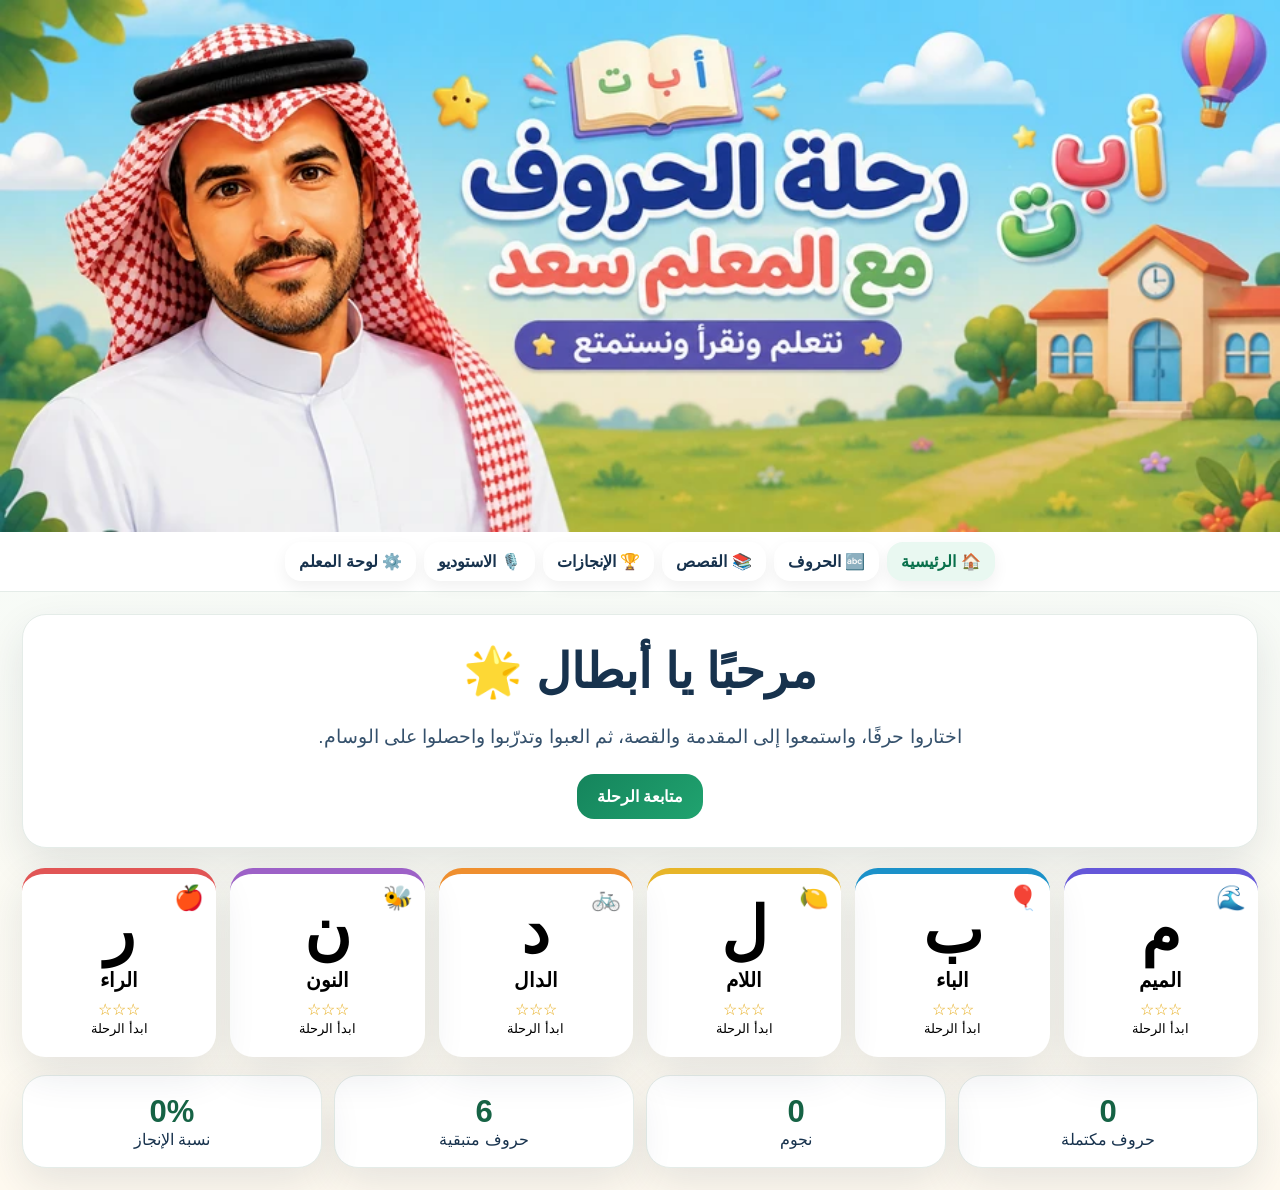
==== commit 5d4b768c: "توحيد الاستوديو وإضافة تحسين وضوح التسجيل - الإصدار 3.1.8" ====
--- a/index.html
+++ b/index.html
@@ -7,8 +7,7 @@
 <section id="lesson" class="view"><div class="lesson-layout"><aside id="lessonSteps" class="steps"></aside><div><div class="card lesson-head"><button class="cta secondary" id="backHome">← العودة للحروف</button><h2 id="lessonTitle"></h2><p id="lessonSubtitle" class="small"></p><div class="progress"><i id="lessonProgress"></i></div></div><div id="panels"></div><div class="navrow"><button class="cta secondary" id="prevStage">السابق</button><button class="cta primary" id="nextStage">التالي</button></div></div></div></section>
 <section id="stories" class="view"><div class="card welcome"><h1>قصص الأسرة</h1><p>قصص قصيرة مرتبطة بشخصيات الكتاب: مشعل، فاطمة، سعد، مريم، فوّاز، نورة، وياسر.</p></div><div id="storyList" class="dashboard"></div></section>
 <section id="achievements" class="view"><div class="card welcome"><h1>لوحة الإنجازات</h1><p>كل حرف مكتمل يمنح الطالب ثلاث نجوم ووسامًا.</p></div><div id="achievementGrid" class="letters-grid"></div></section>
-<section id="studio" class="view"><div class="card welcome"><h1>استوديو المعلم سعد</h1><p>نبدأ باختبار حرف الميم فقط. سجّل الأصوات والكلمات المطلوبة، اختبرها، ثم انتقل لبقية الحروف بعد نجاح التجربة.</p></div>
-<div class="card pilot-card"><div class="pilot-head"><div><h2>🎯 تجربة حرف الميم — 12 تسجيلًا</h2><p>ستة أصوات + ست كلمات. لا يوجد نطق آلي؛ المنصة تستخدم ملفاتك المسجلة فقط.</p></div><div class="pilot-score"><b id="meemPilotCount">0/12</b><span>ملفات جاهزة</span></div></div><div class="pilot-actions"><button class="cta secondary" id="refreshMeemPilot">🔄 فحص تسجيلات الميم</button><button class="cta gold" id="openMeemSoundTest">🔊 افتح شاشة أصوات الميم للاختبار</button></div><div id="meemPilotList" class="pilot-list"></div><div class="record-tip"><b>قاعدة التسجيل:</b> سجّل الصوت وحده بوضوح (مثل: مُو)، ثم سجّل الكلمة وحدها (مثل: عَمُود). الأصوات القصيرة بلا إطالة، والمدود بإطالة طبيعية واضحة.</div></div>
-<div class="studio-grid"><div class="card dash-card record-list" id="recordList"></div><div class="card recorder"><h2 id="recTitle">اختر تسجيلًا</h2><p id="recPath" class="small"></p><textarea id="recScript" class="editable" readonly></textarea><div id="recGuidance" class="rec-guidance">اختر أحد تسجيلات تجربة الميم من الأعلى للبدء.</div><div class="project-save-box"><div><b>📁 الحفظ المباشر في المشروع</b><small id="projectFolderStatus">لم يتم اختيار مجلد المشروع بعد.</small></div><button class="cta secondary" id="chooseProjectFolder">اختيار مجلد المشروع</button></div><canvas id="wave" class="wave"></canvas><div class="meter"><i id="micMeter"></i></div><div class="listen recorder-actions"><button class="cta primary" id="startRec">🎙️ بدء التسجيل</button><button class="cta secondary" id="stopRec" disabled>⏹ إيقاف</button><button class="cta sound-listen" id="playNewRec" disabled>🔊 استمع إلى التسجيل</button><button class="cta secondary" id="playExistingRec">▶ اختبار الملف الموجود</button><button class="cta rerecord" id="rerecordRec" disabled>🔄 إعادة التسجيل</button><button class="cta danger" id="deleteProjectRec" disabled>🗑️ حذف التسجيل</button><button class="cta save-project" id="saveProjectRec" disabled>✅ اعتماد وحفظ في المشروع</button><button class="cta gold" id="downloadRec" disabled>⬇ تنزيل WEBM</button></div><audio id="previewAudio" controls style="width:100%;margin-top:12px"></audio><p id="recMessage" class="small"></p><div class="save-help"><b>طريقة العمل الأسهل:</b> اختر مجلد <code>SAADALSAUD</code> مرة واحدة، ثم بعد كل تسجيل اضغط «استمع إلى التسجيل»، وبعد اعتماده اضغط «اعتماد وحفظ في المشروع». وللاستبدال استخدم «إعادة التسجيل»، أو «حذف التسجيل» عند الحاجة. سيحفظه الاستوديو في المسار الصحيح تلقائيًا. إذا لم يدعم المتصفح هذه الميزة، استخدم تنزيل WEBM وانقل الملف يدويًا إلى المسار الظاهر أعلاه.</div></div></div></section>
+<section id="studio" class="view"><div class="card welcome"><h1>استوديو المعلم سعد</h1><p>كل التسجيلات في مكان واحد. اختر الحرف والتسجيل، استمع إلى النتيجة، ثم اعتمدها واحفظها مباشرة في المشروع.</p></div>
+<div class="studio-grid"><div class="card dash-card record-list" id="recordList"></div><div class="card recorder"><h2 id="recTitle">اختر تسجيلًا</h2><p id="recPath" class="small"></p><textarea id="recScript" class="editable" readonly></textarea><div id="recGuidance" class="rec-guidance">اختر أي تسجيل من قائمة «كل التسجيلات» على اليسار.</div><div class="voice-enhance-box"><label class="enhance-switch"><input type="checkbox" id="voiceEnhance" checked><span><b>🎙️ تحسين وضوح التسجيل</b><small>تقليل الضوضاء والصدى وضبط مستوى الصوت تلقائيًا عند دعم المتصفح، من دون تغيير سرعة النطق أو طبقة الصوت.</small></span></label><small id="enhanceStatus">التحسين مفعّل.</small></div><div class="project-save-box"><div><b>📁 الحفظ المباشر في المشروع</b><small id="projectFolderStatus">لم يتم اختيار مجلد المشروع بعد.</small></div><button class="cta secondary" id="chooseProjectFolder">اختيار مجلد المشروع</button></div><canvas id="wave" class="wave"></canvas><div class="meter"><i id="micMeter"></i></div><div class="listen recorder-actions"><button class="cta primary" id="startRec">🎙️ بدء التسجيل</button><button class="cta secondary" id="stopRec" disabled>⏹ إيقاف</button><button class="cta sound-listen" id="playNewRec" disabled>🔊 استمع إلى التسجيل</button><button class="cta secondary" id="playExistingRec">▶ اختبار الملف الموجود</button><button class="cta save-project" id="saveProjectRec" disabled>✅ اعتماد وحفظ في المشروع</button><button class="cta gold" id="downloadRec" disabled>⬇ تنزيل WEBM</button></div><audio id="previewAudio" controls style="width:100%;margin-top:12px"></audio><p id="recMessage" class="small"></p><div class="save-help"><b>طريقة العمل:</b> اختر مجلد <code>SAADALSAUD</code> مرة واحدة. ثم: «بدء التسجيل ← إيقاف ← استمع إلى التسجيل ← اعتماد وحفظ في المشروع». إذا كان الملف مسجلًا سابقًا فإن اعتماد التسجيل الجديد يستبدله تلقائيًا. زر تنزيل WEBM خيار احتياطي فقط عند عدم دعم الحفظ المباشر.</div></div></div></section>
 <section id="teacher" class="view"><div class="card welcome"><h1>لوحة المعلم</h1><p>تعديل النصوص محليًا ثم تصدير ملف JSON. لا تُحفظ التغييرات على GitHub تلقائيًا.</p></div><div class="dashboard"><div class="card dash-card"><label>اختر الحرف</label><select id="teacherLetter" class="editable" style="min-height:auto"></select><label>المقدمة</label><textarea id="editIntro" class="editable"></textarea><label>القصة</label><textarea id="editStory" class="editable"></textarea><label>رسالة الإنجاز</label><textarea id="editSuccess" class="editable"></textarea><div class="listen"><button class="cta primary" id="saveLocal">حفظ محلي</button><button class="cta gold" id="exportJson">تصدير JSON</button></div></div><div class="card dash-card"><h2>حالة ملفات الصوت</h2><div id="audioStatusList"></div><button class="cta secondary" id="resetProgress">إعادة ضبط تقدم الطالب</button></div></div></section>
 </main><div class="toast" id="toast"></div></div><script src="assets/js/sound-data.js"></script><script src="assets/js/lesson-data.js"></script><script src="assets/js/app.js"></script></body></html>
--- a/assets/css/app.css
+++ b/assets/css/app.css
@@ -19,3 +19,6 @@
 .project-save-box{display:flex;align-items:center;justify-content:space-between;gap:14px;background:#f2f8ff;border:1px solid #cfe2f7;border-radius:18px;padding:14px 16px;margin:14px 0}.project-save-box div{display:flex;flex-direction:column;gap:5px}.project-save-box small{color:#567086}.recorder-actions{align-items:stretch}.sound-listen{background:#e7f7ff;color:#075e86;border:2px solid #8ad5ef}.save-project{background:linear-gradient(135deg,#116b4b,#1da56f);color:#fff}.save-help{margin-top:12px;background:#fff8df;border:1px solid #efd898;padding:13px 15px;border-radius:15px;line-height:1.8;color:#6b5318}.save-help code{direction:ltr;display:inline-block}.step.done[data-stage="4"] span{filter:none}@media(max-width:700px){.project-save-box{align-items:stretch;flex-direction:column}.project-save-box button{width:100%}.recorder-actions .cta{flex:1 1 100%}}
 
 .rerecord{background:#eef4ff;color:#1c58a0;border:2px solid #aac8ee}.danger{background:#fff1f1;color:#9a3030;border:2px solid #efb0b0}.rec-state{float:left;font-size:12px;font-weight:950;padding:3px 7px;border-radius:99px;background:#eef2f4;color:#60707c}.rec-state.ready{background:#e8f8ef;color:#0e704c}.rec-state.missing{background:#fff5df;color:#8a6014}
+
+/* v3.1.8 studio cleanup + voice clarity */
+.voice-enhance-box{margin:14px 0;padding:14px 16px;border:1px solid #d8e9e3;border-radius:16px;background:#f5fbf9}.enhance-switch{display:flex;gap:12px;align-items:flex-start;cursor:pointer}.enhance-switch input{width:20px;height:20px;margin-top:2px;accent-color:#15845c}.enhance-switch span{display:grid;gap:4px}.enhance-switch small,.voice-enhance-box>small{color:#577069}.voice-enhance-box>small{display:block;margin-top:8px}.record-group{border-top:1px solid #edf2ef;padding-top:10px;margin-top:12px}.record-group-head{display:flex;align-items:center;justify-content:space-between;gap:10px;padding:10px 12px;margin-bottom:7px;border-radius:13px;background:color-mix(in srgb,var(--group-color) 10%,white);border-inline-start:5px solid var(--group-color)}.record-group-head>div{display:grid}.record-group-head small{color:#687a74;font-size:.78rem}.record-progress{font-weight:900;background:#fff;padding:5px 9px;border-radius:999px;border:1px solid #dbe8e3}.record-progress.complete{background:#e8f8ef;color:#0d744b;border-color:#acd9c2}.record-list .navbtn{display:flex;justify-content:space-between;gap:10px;align-items:center}.rec-state{font-size:.76rem;white-space:nowrap}.rec-state.ready{color:#0d744b}.rec-state.missing{color:#8a6252}
